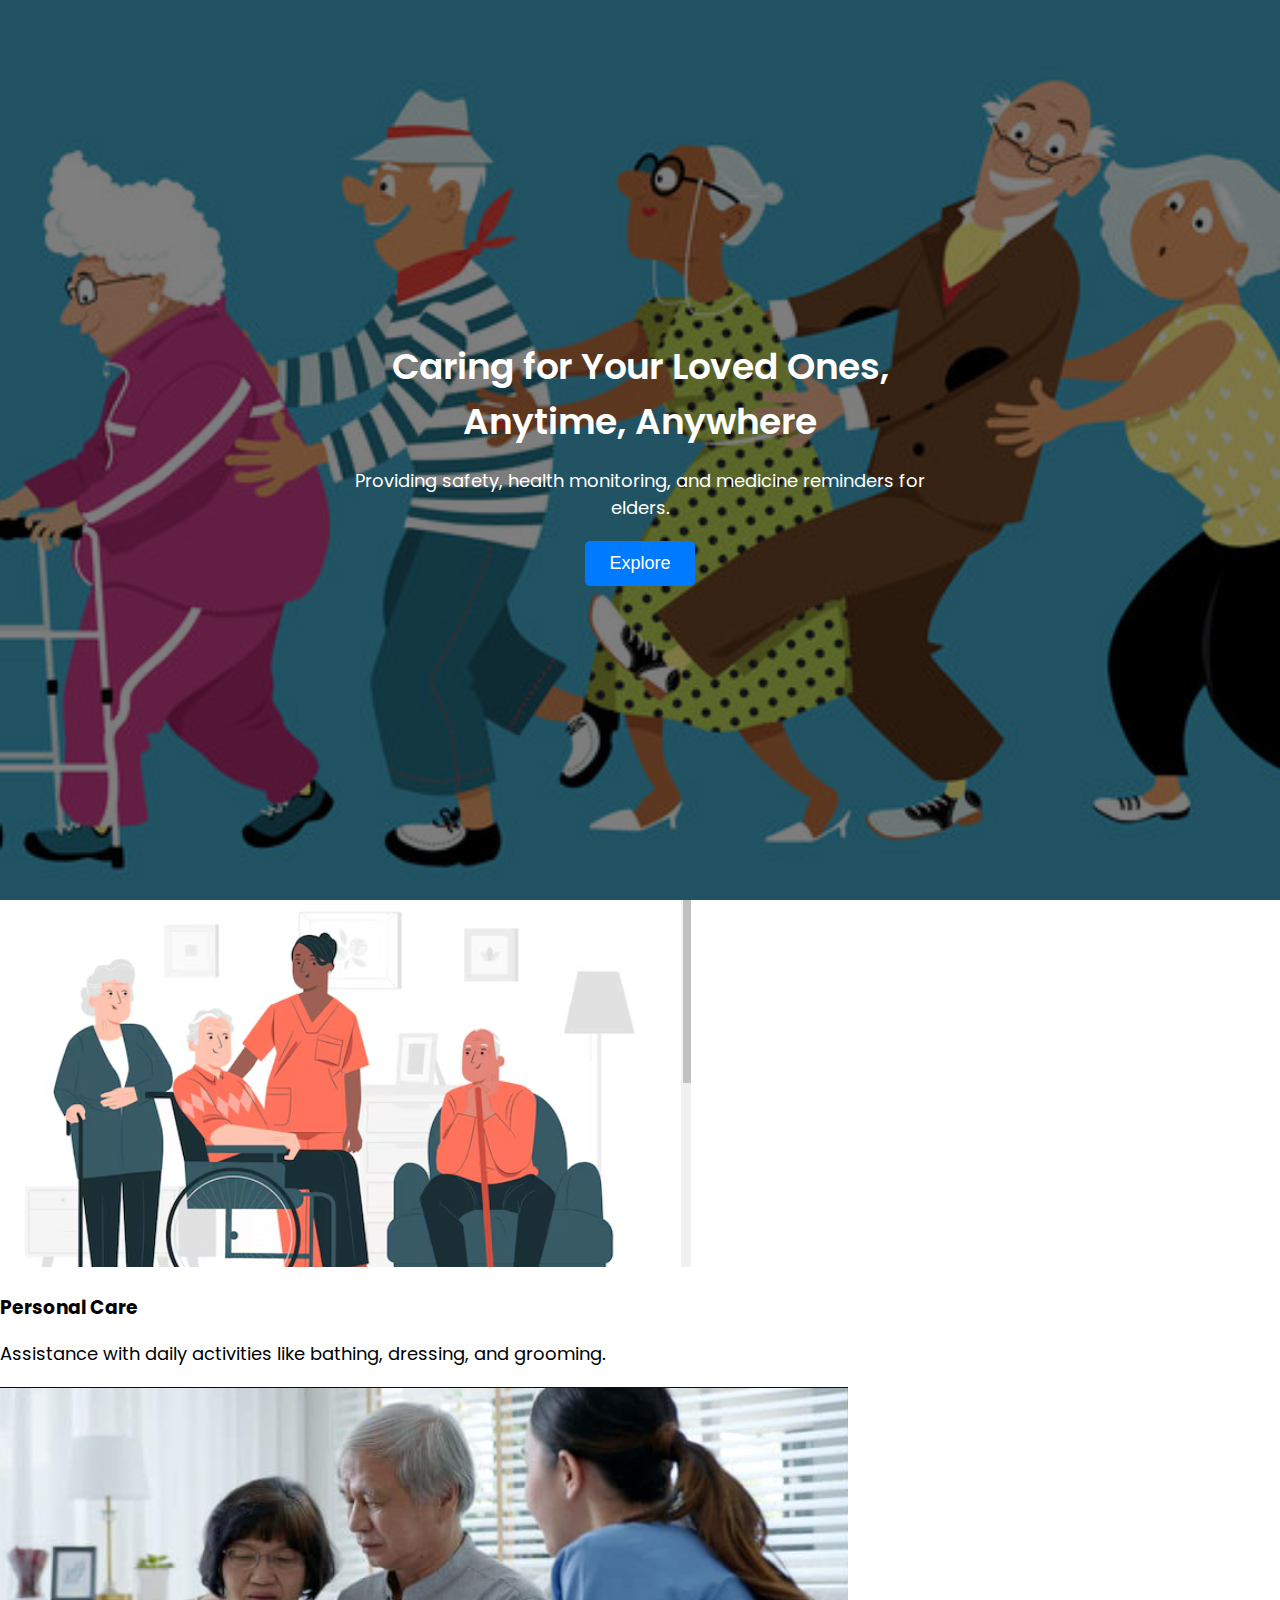
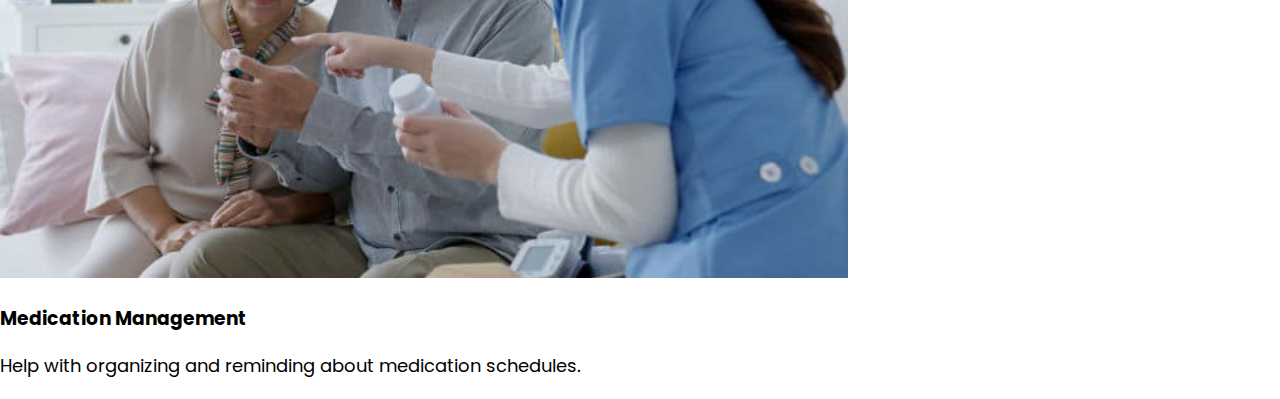
==== elderly-ui/index.html @ 87e8431d "Merge pull request #3 from alkadevii/index" ====
<!DOCTYPE html>
<html lang="en">
<head>
    <meta charset="UTF-8">
    <meta name="viewport" content="width=device-width, initial-scale=1.0">
    <title>Elder Care - Home</title>
    <link href="https://fonts.googleapis.com/css2?family=Poppins:wght@300;400;600&display=swap" rel="stylesheet">
    <link rel="stylesheet" href="styles.css">
</head>
<body>
    <div class="hero-section">
        <div class="content">
            <h1>Caring for Your Loved Ones, Anytime, Anywhere</h1>
            <p>Providing safety, health monitoring, and medicine reminders for elders.</p>
            <button class="explore-btn" onclick="window.location.href='dashboard.html'">Explore</button>
        </div>
    </div>

    <!-- Services Section -->
    <section class="services">
        <!-- Personal Care -->
        <div class="service-card">
            <img src="images/personal-care.png" alt="Personal Care" class="service-image">
            <div class="caption">
                <h3>Personal Care</h3>
                <p>Assistance with daily activities like bathing, dressing, and grooming.</p>
            </div>
        </div>

        <!-- Medication Management -->
        <div class="service-card">
            <img src="images/medication-management.png" alt="Medication Management" class="service-image">
            <div class="caption">
                <h3>Medication Management</h3>
                <p>Help with organizing and reminding about medication schedules.</p>
            </div>
        </div>

        <!-- Add other services similarly -->
    </section>

    <script src="script.js"></script>
</body>
</html>
---- elderly-ui/styles.css ----
/* Apply Google Font */
body {
    font-family: 'Poppins', sans-serif;
    margin: 0;
    padding: 0;
}

/* Background Image */
.hero-section {
    background: url('images/logo.png') no-repeat center center/cover;
    height: 100vh;  /* Full screen height */
    display: flex;
    align-items: center;
    justify-content: center;
    text-align: center;
    color: white;
    position: relative;
}

/* Dark overlay for better text visibility */
.hero-section::before {
    content: "";
    position: absolute;
    top: 0;
    left: 0;
    width: 100%;
    height: 100%;
    background: rgba(0, 0, 0, 0.5); /* Black overlay with 50% opacity */
}

/* Content box (centered) */
.content {
    position: relative;
    z-index: 1;
    max-width: 600px;
}

/* Heading */
h1 {
    font-size: 36px;
    font-weight: 600;
    margin-bottom: 10px;
}

/* Paragraph */
p {
    font-size: 18px;
    margin-bottom: 20px;
}

/* Explore Button */
.explore-btn {
    padding: 12px 24px;
    font-size: 18px;
    background-color: #007bff;
    color: white;
    border: none;
    border-radius: 5px;
    cursor: pointer;
    transition: background 0.3s;
}

.explore-btn:hover {
    background-color: #0056b3;
}
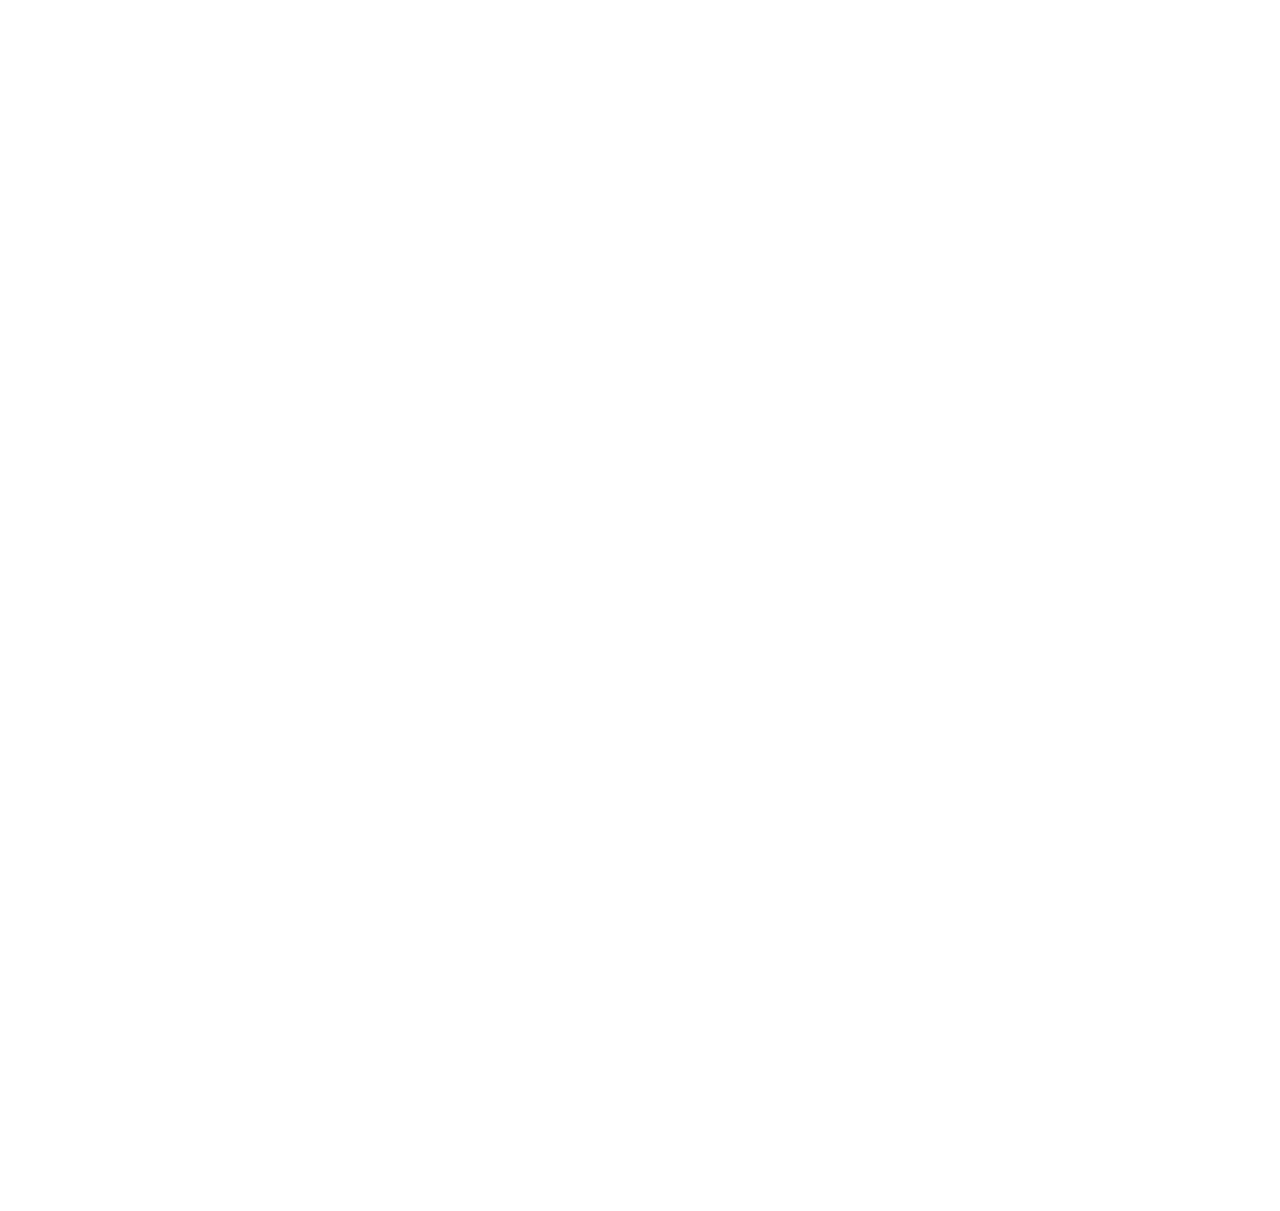
==== commit 092aa1e6: "made final changes" ====
--- a/elderly-ui/index.html
+++ b/elderly-ui/index.html
@@ -4,7 +4,9 @@
     <meta charset="UTF-8">
     <meta name="viewport" content="width=device-width, initial-scale=1.0">
     <title>Elder Care - Home</title>
-    <link href="https://fonts.googleapis.com/css2?family=Poppins:wght@300;400;600&display=swap" rel="stylesheet">
+
+    <link href="https://fonts.googleapis.com/css2?family=Barriecito&display=swap" rel="stylesheet">
+
     <link rel="stylesheet" href="styles.css">
 </head>
 <body>
@@ -16,9 +18,7 @@
         </div>
     </div>
 
-    <!-- Services Section -->
     <section class="services">
-        <!-- Personal Care -->
         <div class="service-card">
             <img src="images/personal-care.png" alt="Personal Care" class="service-image">
             <div class="caption">
@@ -27,7 +27,6 @@
             </div>
         </div>
 
-        <!-- Medication Management -->
         <div class="service-card">
             <img src="images/medication-management.png" alt="Medication Management" class="service-image">
             <div class="caption">
@@ -36,7 +35,6 @@
             </div>
         </div>
 
-        <!-- Add other services similarly -->
     </section>
 
     <script src="script.js"></script>
--- a/elderly-ui/styles.css
+++ b/elderly-ui/styles.css
@@ -1,20 +1,28 @@
 /* Apply Google Font */
 body {
-    font-family: 'Poppins', sans-serif;
+    font-family: 'Pacifico', cursive;
     margin: 0;
     padding: 0;
+    overflow-x: hidden;
 }
 
 /* Background Image */
 .hero-section {
-    background: url('images/logo.png') no-repeat center center/cover;
-    height: 100vh;  /* Full screen height */
+    height: 100vh;
     display: flex;
     align-items: center;
     justify-content: center;
     text-align: center;
-    color: white;
+    color: rgb(44, 41, 41);
     position: relative;
+    opacity: 0; /* Start hidden */
+    animation: fadeIn 1.5s ease-in-out forwards;
+}
+
+/* Fade-in animation */
+@keyframes fadeIn {
+    0% { opacity: 0; }
+    100% { opacity: 1; }
 }
 
 /* Dark overlay for better text visibility */
@@ -25,7 +33,7 @@
     left: 0;
     width: 100%;
     height: 100%;
-    background: rgba(0, 0, 0, 0.5); /* Black overlay with 50% opacity */
+    background: rgba(240, 211, 149, 0.5);
 }
 
 /* Content box (centered) */
@@ -33,6 +41,15 @@
     position: relative;
     z-index: 1;
     max-width: 600px;
+    transform: translateY(50px); /* Start lower */
+    opacity: 0; /* Start hidden */
+    animation: slideUp 1.5s ease-in-out 0.5s forwards;
+}
+
+/* Slide-up animation */
+@keyframes slideUp {
+    0% { transform: translateY(50px); opacity: 0; }
+    100% { transform: translateY(0); opacity: 1; }
 }
 
 /* Heading */
@@ -52,14 +69,60 @@
 .explore-btn {
     padding: 12px 24px;
     font-size: 18px;
-    background-color: #007bff;
+    background-color: #95a8af;
     color: white;
     border: none;
     border-radius: 5px;
     cursor: pointer;
-    transition: background 0.3s;
+    transition: transform 0.3s, background 0.3s;
 }
 
 .explore-btn:hover {
     background-color: #0056b3;
+    transform: scale(1.1); /* Slight increase in size */
 }
+
+/* Services Section */
+.services {
+    display: flex;
+    justify-content: center;
+    flex-wrap: wrap;
+    gap: 20px;
+    padding: 50px;
+}
+
+/* Service Card */
+.service-card {
+    width: 250px;
+    padding: 20px;
+    text-align: center;
+    background: #fff;
+    border-radius: 10px;
+    box-shadow: 0px 4px 8px rgba(0, 0, 0, 0.2);
+    transition: transform 0.3s, box-shadow 0.3s;
+    opacity: 0;
+    transform: translateY(30px);
+    animation: fadeIn 1s ease-in-out 1s forwards;
+}
+
+.service-card:hover {
+    transform: scale(1.05);
+    box-shadow: 0px 6px 12px rgba(0, 0, 0, 0.3);
+}
+
+/* Service Image */
+.service-image {
+    width: 100px;
+    margin-bottom: 10px;
+}
+
+/* Caption */
+.caption h3 {
+    margin: 10px 0;
+    font-size: 20px;
+}
+
+.caption p {
+    font-size: 14px;
+    color: #555;
+}
